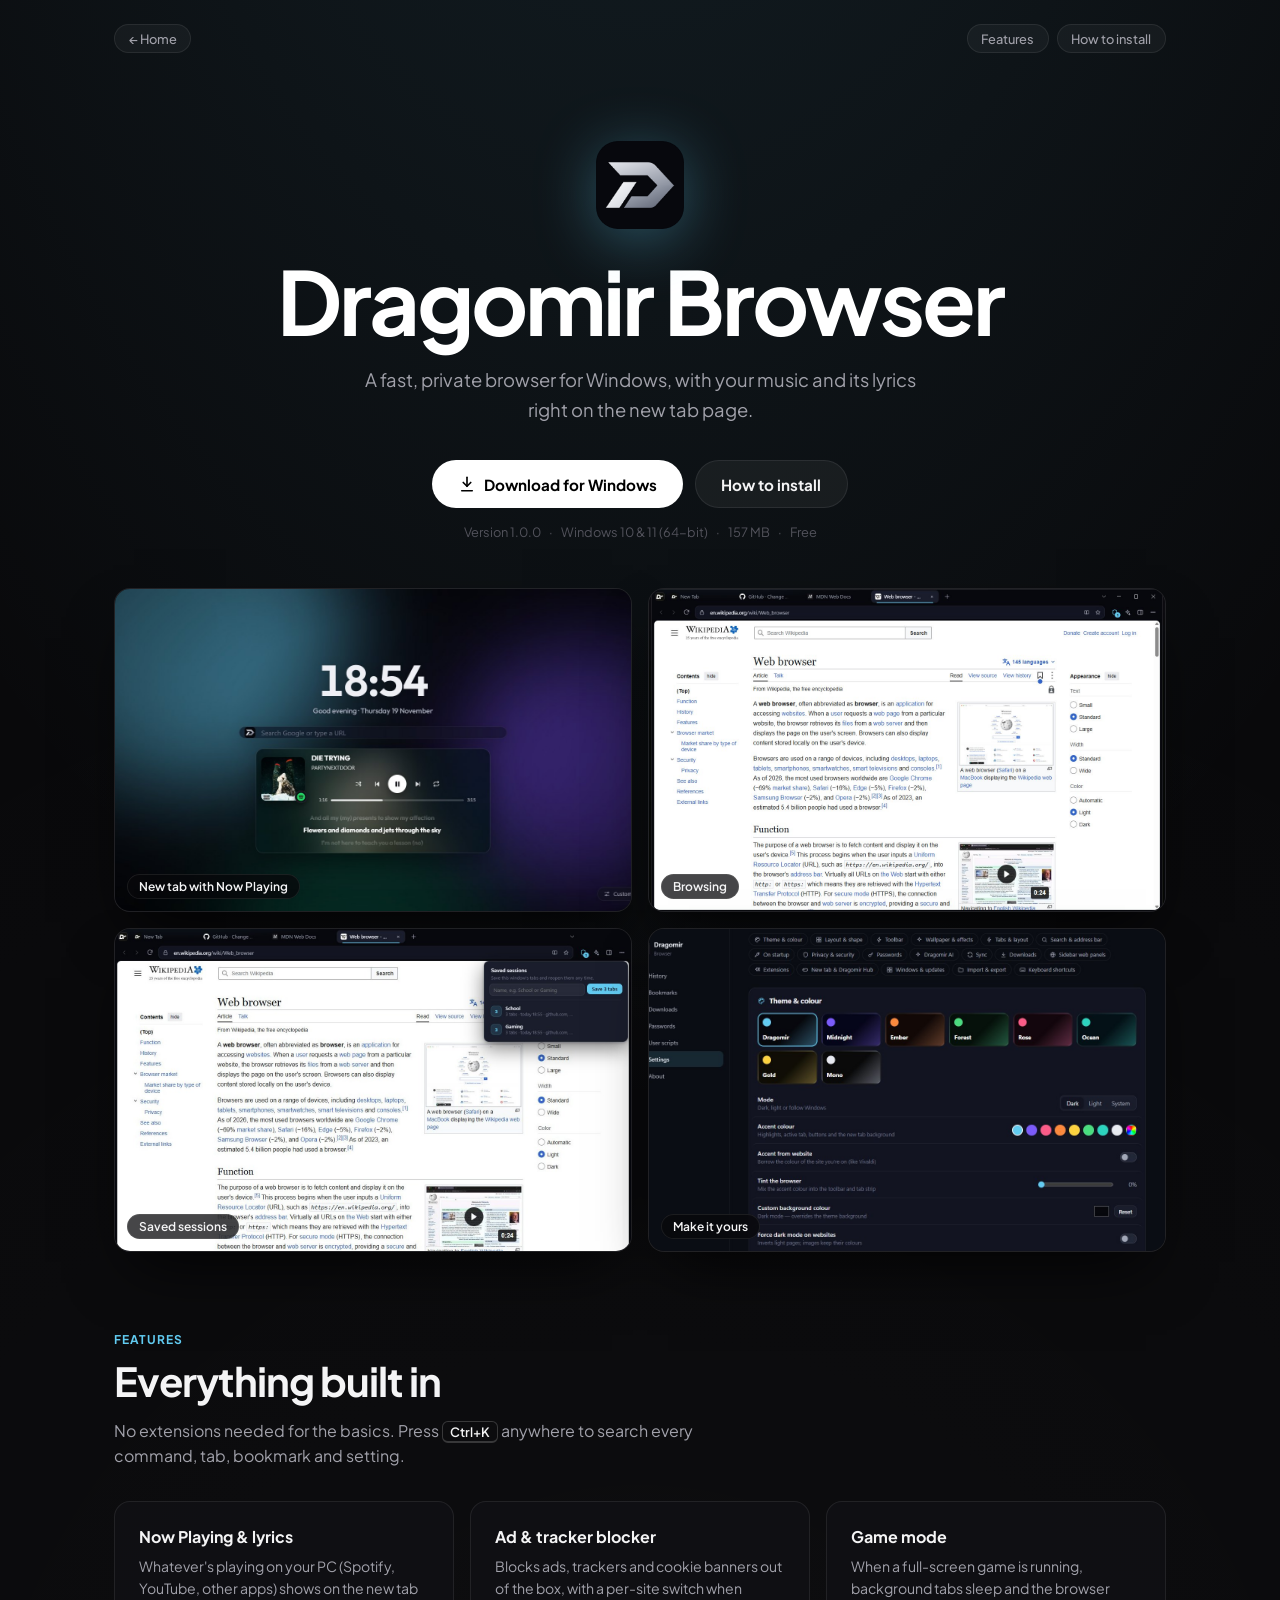
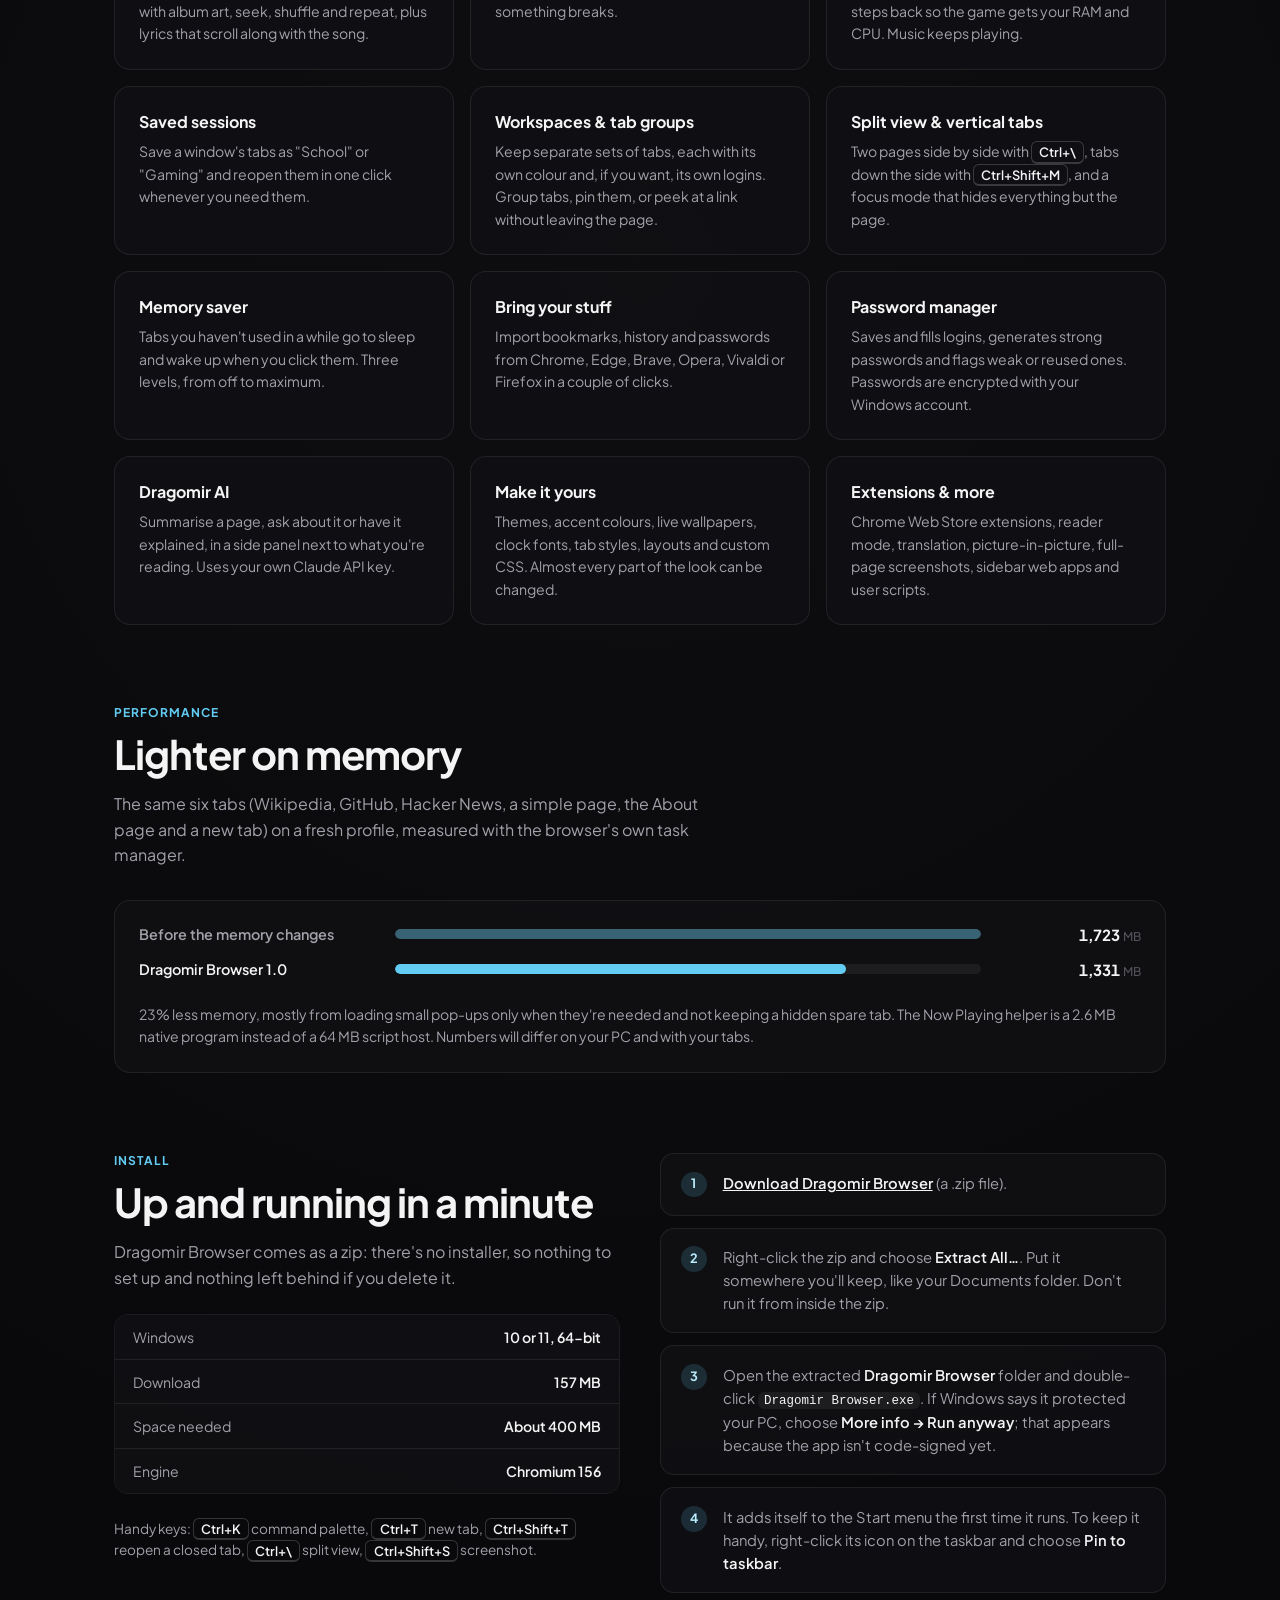
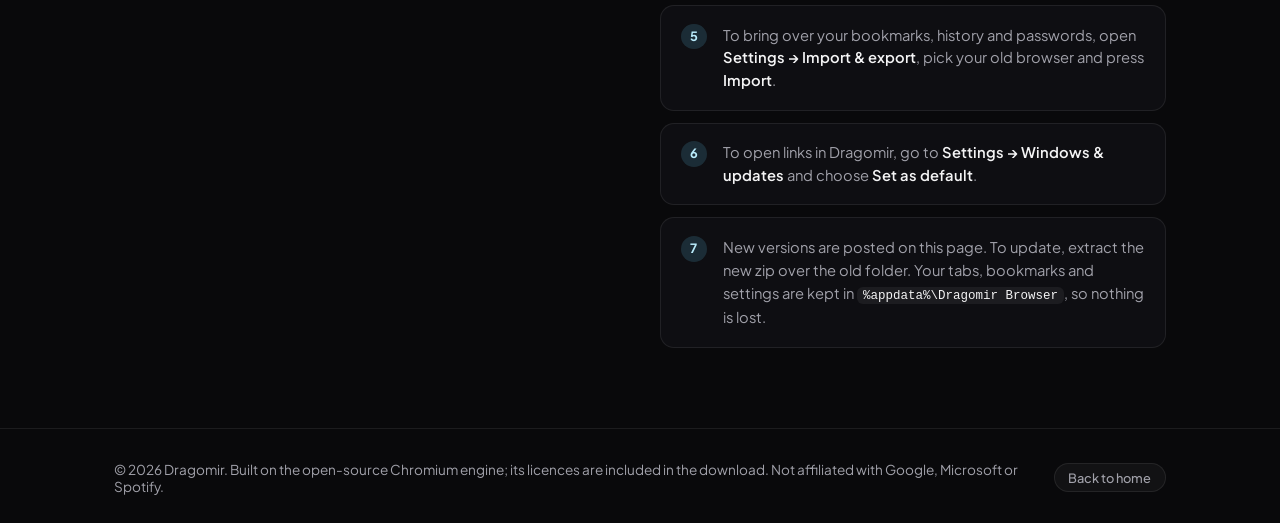
==== browser/index.html @ b1ae7cc1 "Browser page: Dragomir Browser 1.0.0 download, features and install guide Adds /browser with screens" ====
<!DOCTYPE html>
<html lang="en">
<head>
  <meta charset="UTF-8">
  <meta name="viewport" content="width=device-width, initial-scale=1.0">
  <title>Dragomir Browser</title>
  <meta name="description" content="A fast, private web browser for Windows, with Spotify and lyrics on your new tab, a built-in ad blocker and game mode.">
  <link rel="icon" href="/favicon.ico">
  <link rel="preconnect" href="https://fonts.googleapis.com">
  <link rel="preconnect" href="https://fonts.gstatic.com" crossorigin>
  <link href="https://fonts.googleapis.com/css2?family=Plus+Jakarta+Sans:wght@400;500;600;700;800&display=swap" rel="stylesheet">
  <style>
    *, *::before, *::after {
      margin: 0;
      padding: 0;
      box-sizing: border-box;
    }

    :root {
      --bg: #09090b;
      --card-bg: rgba(18, 18, 22, 0.7);
      --border: rgba(255, 255, 255, 0.08);
      --border-hover: rgba(255, 255, 255, 0.18);
      --text-main: #f4f4f5;
      --text-muted: #a1a1aa;
      --text-subtle: #52525b;
      --accent: #62ccf2;
      --accent-rgb: 98, 204, 242;
    }

    html {
      scroll-behavior: smooth;
    }

    body {
      min-height: 100vh;
      background-color: var(--bg);
      background-image:
        radial-gradient(ellipse 80% 50% at 50% -20%, rgba(var(--accent-rgb), 0.13), transparent),
        radial-gradient(circle at 50% 50%, rgba(255, 255, 255, 0.02), transparent 70%);
      background-repeat: no-repeat;
      color: var(--text-main);
      font-family: 'Plus Jakarta Sans', system-ui, -apple-system, sans-serif;
      overflow-x: hidden;
      -webkit-font-smoothing: antialiased;
    }

    a { color: inherit; }

    .wrap {
      width: 100%;
      max-width: 1100px;
      margin: 0 auto;
      padding: 0 1.5rem;
    }

    /* Top bar */
    .topbar {
      display: flex;
      justify-content: space-between;
      align-items: center;
      padding: 1.5rem 0;
    }

    .topbar-links { display: inline-flex; flex-wrap: wrap; gap: 0.5rem; justify-content: flex-end; }

    .pill {
      display: inline-flex;
      align-items: center;
      gap: 0.4rem;
      padding: 0.35rem 0.85rem;
      border-radius: 9999px;
      background: rgba(255, 255, 255, 0.04);
      border: 1px solid var(--border);
      color: var(--text-muted);
      text-decoration: none;
      font-size: 0.8rem;
      font-weight: 500;
      white-space: nowrap;
      flex-shrink: 0;
      transition: all 0.2s cubic-bezier(0.16, 1, 0.3, 1);
    }

    .pill:hover {
      background: rgba(255, 255, 255, 0.09);
      border-color: var(--border-hover);
      color: var(--text-main);
      transform: translateY(-1px);
    }

    /* Hero */
    .hero {
      text-align: center;
      padding: 4rem 0 3rem;
      animation: fadeIn 0.5s ease;
    }

    .hero-logo {
      width: 88px;
      height: 88px;
      border-radius: 22px;
      margin-bottom: 1.5rem;
      filter: drop-shadow(0 10px 30px rgba(var(--accent-rgb), 0.35));
    }

    h1 {
      font-size: clamp(2.75rem, 8vw, 5.5rem);
      font-weight: 700;
      letter-spacing: -0.035em;
      line-height: 1;
      color: #ffffff;
    }

    .tagline {
      margin: 1.25rem auto 0;
      max-width: 36rem;
      font-size: clamp(1rem, 2.2vw, 1.15rem);
      line-height: 1.6;
      color: var(--text-muted);
    }

    .hero-actions {
      margin-top: 2.25rem;
      display: flex;
      flex-wrap: wrap;
      gap: 0.75rem;
      justify-content: center;
    }

    .btn {
      display: inline-flex;
      align-items: center;
      justify-content: center;
      gap: 0.55rem;
      padding: 0.85rem 1.6rem;
      border-radius: 9999px;
      font-family: inherit;
      font-size: 0.95rem;
      font-weight: 700;
      text-decoration: none;
      transition: all 0.2s ease;
    }

    .btn-primary {
      background: #ffffff;
      color: #000000;
    }

    .btn-primary:hover {
      background: #e4e4e7;
      transform: translateY(-1px);
      box-shadow: 0 6px 24px rgba(255, 255, 255, 0.15);
    }

    .btn-secondary {
      background: rgba(255, 255, 255, 0.05);
      border: 1px solid var(--border);
      color: var(--text-main);
    }

    .btn-secondary:hover {
      background: rgba(255, 255, 255, 0.1);
      border-color: var(--border-hover);
    }

    .btn svg {
      width: 18px;
      height: 18px;
    }

    .meta {
      margin-top: 1rem;
      display: flex;
      flex-wrap: wrap;
      justify-content: center;
      row-gap: 0.25rem;
      font-size: 0.8rem;
      color: var(--text-subtle);
    }

    .meta span {
      white-space: nowrap;
    }

    .meta span + span::before {
      content: "·";
      margin: 0 0.5rem;
    }

    /* Screenshots */
    .shots {
      display: grid;
      grid-template-columns: 1fr 1fr;
      gap: 1rem;
      margin-bottom: 5rem;
    }

    .shots figure {
      position: relative;
      aspect-ratio: 16 / 10;
      border-radius: 16px;
      overflow: hidden;
      border: 1px solid var(--border);
      background: var(--card-bg);
      box-shadow: 0 30px 60px -20px rgba(0, 0, 0, 0.8);
    }

    .shots img {
      display: block;
      width: 100%;
      height: 100%;
      object-fit: cover;
      object-position: top center;
    }

    .shots figcaption {
      position: absolute;
      left: 0.75rem;
      bottom: 0.75rem;
      padding: 0.25rem 0.7rem;
      border-radius: 9999px;
      background: rgba(9, 9, 11, 0.75);
      backdrop-filter: blur(12px);
      -webkit-backdrop-filter: blur(12px);
      border: 1px solid var(--border);
      font-size: 0.75rem;
      font-weight: 600;
      color: var(--text-main);
    }

    /* Sections */
    section {
      margin-bottom: 5rem;
    }

    .eyebrow {
      font-size: 0.75rem;
      font-weight: 700;
      text-transform: uppercase;
      letter-spacing: 0.08em;
      color: var(--accent);
    }

    h2 {
      margin-top: 0.5rem;
      font-size: clamp(1.75rem, 4vw, 2.5rem);
      font-weight: 700;
      letter-spacing: -0.025em;
    }

    .section-lead {
      margin-top: 0.75rem;
      max-width: 38rem;
      color: var(--text-muted);
      line-height: 1.6;
    }

    .features {
      margin-top: 2rem;
      display: grid;
      grid-template-columns: repeat(3, 1fr);
      gap: 1rem;
    }

    .card {
      padding: 1.5rem;
      border-radius: 16px;
      background: var(--card-bg);
      border: 1px solid var(--border);
      transition: border-color 0.2s ease, transform 0.2s ease;
    }

    .card:hover {
      border-color: var(--border-hover);
      transform: translateY(-2px);
    }

    .card h3 {
      font-size: 1rem;
      font-weight: 700;
    }

    .card p {
      margin-top: 0.5rem;
      font-size: 0.88rem;
      line-height: 1.6;
      color: var(--text-muted);
    }

    /* Performance */
    .perf { margin-top: 2rem; display: flex; flex-direction: column; gap: 1rem; }
    .perf:hover { transform: none; }
    .perf-row { display: grid; grid-template-columns: 15rem 1fr 9rem; align-items: center; gap: 1rem; }
    .perf-label { font-size: 0.9rem; font-weight: 600; color: var(--text-muted); }
    .perf-row.best .perf-label { color: var(--text-main); }
    .perf-bar { height: 10px; border-radius: 9999px; background: rgba(255, 255, 255, 0.06); overflow: hidden; }
    .perf-bar span { display: block; height: 100%; border-radius: 9999px; background: rgba(var(--accent-rgb), 0.4); }
    .perf-row.best .perf-bar span { background: var(--accent); }
    .perf-num { font-size: 0.95rem; font-weight: 700; text-align: right; font-variant-numeric: tabular-nums; }
    .perf-num small { font-weight: 500; color: var(--text-subtle); font-size: 0.75rem; }
    .perf-note { margin-top: 0.5rem; font-size: 0.82rem; line-height: 1.6; color: var(--text-subtle); }

    /* Install */
    .install {
      display: grid;
      grid-template-columns: 1fr 1fr;
      gap: 2.5rem;
      align-items: start;
    }

    .steps {
      list-style: none;
      counter-reset: step;
      display: flex;
      flex-direction: column;
      gap: 0.75rem;
    }

    .steps li {
      counter-increment: step;
      display: flex;
      gap: 1rem;
      padding: 1.1rem 1.25rem;
      border-radius: 14px;
      background: var(--card-bg);
      border: 1px solid var(--border);
      font-size: 0.92rem;
      line-height: 1.55;
      color: var(--text-muted);
    }

    .steps li::before {
      content: counter(step);
      flex-shrink: 0;
      width: 1.6rem;
      height: 1.6rem;
      border-radius: 9999px;
      background: rgba(var(--accent-rgb), 0.16);
      color: #b9ebfb;
      display: inline-flex;
      align-items: center;
      justify-content: center;
      font-size: 0.8rem;
      font-weight: 700;
    }

    .steps strong {
      color: var(--text-main);
      font-weight: 600;
    }

    .steps a {
      color: var(--text-main);
    }

    code {
      font-family: ui-monospace, SFMono-Regular, Consolas, monospace;
      font-size: 0.85em;
      padding: 0.1rem 0.4rem;
      border-radius: 6px;
      background: rgba(255, 255, 255, 0.06);
      color: var(--text-main);
      word-break: break-all;
    }

    .reqs {
      margin-top: 1.5rem;
      display: flex;
      flex-direction: column;
      border-radius: 14px;
      border: 1px solid var(--border);
      overflow: hidden;
    }

    .reqs div {
      display: flex;
      justify-content: space-between;
      gap: 1rem;
      padding: 0.8rem 1.1rem;
      font-size: 0.88rem;
      background: var(--card-bg);
    }

    .reqs div + div {
      border-top: 1px solid var(--border);
    }

    .reqs dt {
      color: var(--text-muted);
    }

    .reqs dd {
      font-weight: 600;
      text-align: right;
    }

    .keys {
      margin-top: 1.5rem;
      font-size: 0.85rem;
      color: var(--text-muted);
      line-height: 1.6;
    }

    kbd {
      font-family: inherit;
      font-size: 0.8rem;
      font-weight: 600;
      padding: 0.1rem 0.45rem;
      border-radius: 6px;
      border: 1px solid var(--border-hover);
      border-bottom-width: 2px;
      color: var(--text-main);
      white-space: nowrap;
    }

    /* Footer */
    footer {
      border-top: 1px solid var(--border);
    }

    footer .wrap {
      display: flex;
      justify-content: space-between;
      align-items: center;
      gap: 1rem;
      padding-top: 2rem;
      padding-bottom: 2rem;
      font-size: 0.85rem;
      color: var(--text-muted);
    }

    @keyframes fadeIn {
      0% { opacity: 0; transform: translateY(8px); }
      100% { opacity: 1; transform: translateY(0); }
    }

    @media (max-width: 860px) {
      .features {
        grid-template-columns: repeat(2, 1fr);
      }
      .install {
        grid-template-columns: 1fr;
      }
    }

    @media (max-width: 640px) {
      .hero {
        padding: 2.5rem 0 2.5rem;
      }
      .shots {
        grid-template-columns: 1fr;
      }
      .features {
        grid-template-columns: 1fr;
      }
      .btn {
        width: 100%;
      }
      .perf-row { grid-template-columns: 1fr; gap: 0.4rem; }
      .perf-num { text-align: left; }
      footer .wrap {
        flex-direction: column;
        text-align: center;
      }
    }
  </style>
</head>
<body>

  <div class="wrap">
    <nav class="topbar">
      <a href="/" class="pill">&larr; Home</a>
      <span class="topbar-links">
        <a href="#features" class="pill">Features</a>
        <a href="#install" class="pill">How to install</a>
      </span>
    </nav>

    <header class="hero">
      <img src="/browser/img/logo.png" alt="Dragomir Browser logo" class="hero-logo" width="88" height="88">
      <h1>Dragomir Browser</h1>
      <p class="tagline">A fast, private browser for Windows, with your music and its lyrics right on the new tab page.</p>

      <div class="hero-actions">
        <a href="https://github.com/DragomirFr/Dragomir/releases/download/browser-v1.0.0/Dragomir-Browser-1.0.0-win-x64.zip" class="btn btn-primary">
          <svg viewBox="0 0 24 24" fill="none" stroke="currentColor" stroke-width="2.2" stroke-linecap="round" stroke-linejoin="round"><path d="M12 3v12"/><path d="m7 10 5 5 5-5"/><path d="M5 21h14"/></svg>
          Download for Windows
        </a>
        <a href="#install" class="btn btn-secondary">How to install</a>
      </div>
      <p class="meta"><span>Version 1.0.0</span><span>Windows 10 &amp; 11 (64-bit)</span><span>157 MB</span><span>Free</span></p>
    </header>

    <div class="shots">
      <figure>
        <img src="/browser/img/newtab.jpg" alt="New tab page with the clock, search box and a Spotify player showing synced lyrics" width="1348" height="770" loading="lazy">
        <figcaption>New tab with Now Playing</figcaption>
      </figure>
      <figure>
        <img src="/browser/img/browsing.jpg" alt="Dragomir Browser showing a Wikipedia article with tabs and the address bar" width="1376" height="868" loading="lazy">
        <figcaption>Browsing</figcaption>
      </figure>
      <figure>
        <img src="/browser/img/sessions.jpg" alt="Saved sessions menu listing School and Gaming sessions" width="1360" height="860" loading="lazy">
        <figcaption>Saved sessions</figcaption>
      </figure>
      <figure>
        <img src="/browser/img/settings.jpg" alt="Appearance settings with theme presets and accent colours" width="1348" height="770" loading="lazy">
        <figcaption>Make it yours</figcaption>
      </figure>
    </div>

    <section id="features">
      <p class="eyebrow">Features</p>
      <h2>Everything built in</h2>
      <p class="section-lead">No extensions needed for the basics. Press <kbd>Ctrl+K</kbd> anywhere to search every command, tab, bookmark and setting.</p>

      <div class="features">
        <div class="card">
          <h3>Now Playing &amp; lyrics</h3>
          <p>Whatever's playing on your PC (Spotify, YouTube, other apps) shows on the new tab with album art, seek, shuffle and repeat, plus lyrics that scroll along with the song.</p>
        </div>
        <div class="card">
          <h3>Ad &amp; tracker blocker</h3>
          <p>Blocks ads, trackers and cookie banners out of the box, with a per-site switch when something breaks.</p>
        </div>
        <div class="card">
          <h3>Game mode</h3>
          <p>When a full-screen game is running, background tabs sleep and the browser steps back so the game gets your RAM and CPU. Music keeps playing.</p>
        </div>
        <div class="card">
          <h3>Saved sessions</h3>
          <p>Save a window's tabs as "School" or "Gaming" and reopen them in one click whenever you need them.</p>
        </div>
        <div class="card">
          <h3>Workspaces &amp; tab groups</h3>
          <p>Keep separate sets of tabs, each with its own colour and, if you want, its own logins. Group tabs, pin them, or peek at a link without leaving the page.</p>
        </div>
        <div class="card">
          <h3>Split view &amp; vertical tabs</h3>
          <p>Two pages side by side with <kbd>Ctrl+\</kbd>, tabs down the side with <kbd>Ctrl+Shift+M</kbd>, and a focus mode that hides everything but the page.</p>
        </div>
        <div class="card">
          <h3>Memory saver</h3>
          <p>Tabs you haven't used in a while go to sleep and wake up when you click them. Three levels, from off to maximum.</p>
        </div>
        <div class="card">
          <h3>Bring your stuff</h3>
          <p>Import bookmarks, history and passwords from Chrome, Edge, Brave, Opera, Vivaldi or Firefox in a couple of clicks.</p>
        </div>
        <div class="card">
          <h3>Password manager</h3>
          <p>Saves and fills logins, generates strong passwords and flags weak or reused ones. Passwords are encrypted with your Windows account.</p>
        </div>
        <div class="card">
          <h3>Dragomir AI</h3>
          <p>Summarise a page, ask about it or have it explained, in a side panel next to what you're reading. Uses your own Claude API key.</p>
        </div>
        <div class="card">
          <h3>Make it yours</h3>
          <p>Themes, accent colours, live wallpapers, clock fonts, tab styles, layouts and custom CSS. Almost every part of the look can be changed.</p>
        </div>
        <div class="card">
          <h3>Extensions &amp; more</h3>
          <p>Chrome Web Store extensions, reader mode, translation, picture-in-picture, full-page screenshots, sidebar web apps and user scripts.</p>
        </div>
      </div>
    </section>

    <section id="performance">
      <p class="eyebrow">Performance</p>
      <h2>Lighter on memory</h2>
      <p class="section-lead">The same six tabs (Wikipedia, GitHub, Hacker News, a simple page, the About page and a new tab) on a fresh profile, measured with the browser's own task manager.</p>

      <div class="perf card">
        <div class="perf-row">
          <span class="perf-label">Before the memory changes</span>
          <span class="perf-bar"><span style="width: 100%"></span></span>
          <span class="perf-num">1,723 <small>MB</small></span>
        </div>
        <div class="perf-row best">
          <span class="perf-label">Dragomir Browser 1.0</span>
          <span class="perf-bar"><span style="width: 77%"></span></span>
          <span class="perf-num">1,331 <small>MB</small></span>
        </div>
        <p class="perf-note">23% less memory, mostly from loading small pop-ups only when they're needed and not keeping a hidden spare tab. The Now Playing helper is a 2.6 MB native program instead of a 64 MB script host. Numbers will differ on your PC and with your tabs.</p>
      </div>
    </section>

    <section id="install" class="install">
      <div>
        <p class="eyebrow">Install</p>
        <h2>Up and running in a minute</h2>
        <p class="section-lead">Dragomir Browser comes as a zip: there's no installer, so nothing to set up and nothing left behind if you delete it.</p>

        <dl class="reqs">
          <div><dt>Windows</dt><dd>10 or 11, 64-bit</dd></div>
          <div><dt>Download</dt><dd>157 MB</dd></div>
          <div><dt>Space needed</dt><dd>About 400 MB</dd></div>
          <div><dt>Engine</dt><dd>Chromium 156</dd></div>
        </dl>

        <p class="keys">Handy keys: <kbd>Ctrl+K</kbd> command palette, <kbd>Ctrl+T</kbd> new tab, <kbd>Ctrl+Shift+T</kbd> reopen a closed tab, <kbd>Ctrl+\</kbd> split view, <kbd>Ctrl+Shift+S</kbd> screenshot.</p>
      </div>

      <ol class="steps">
        <li><span><a href="https://github.com/DragomirFr/Dragomir/releases/download/browser-v1.0.0/Dragomir-Browser-1.0.0-win-x64.zip"><strong>Download Dragomir Browser</strong></a> (a .zip file).</span></li>
        <li><span>Right-click the zip and choose <strong>Extract All…</strong>. Put it somewhere you'll keep, like your Documents folder. Don't run it from inside the zip.</span></li>
        <li><span>Open the extracted <strong>Dragomir Browser</strong> folder and double-click <code>Dragomir Browser.exe</code>. If Windows says it protected your PC, choose <strong>More info → Run anyway</strong>; that appears because the app isn't code-signed yet.</span></li>
        <li><span>It adds itself to the Start menu the first time it runs. To keep it handy, right-click its icon on the taskbar and choose <strong>Pin to taskbar</strong>.</span></li>
        <li><span>To bring over your bookmarks, history and passwords, open <strong>Settings → Import &amp; export</strong>, pick your old browser and press <strong>Import</strong>.</span></li>
        <li><span>To open links in Dragomir, go to <strong>Settings → Windows &amp; updates</strong> and choose <strong>Set as default</strong>.</span></li>
        <li><span>New versions are posted on this page. To update, extract the new zip over the old folder. Your tabs, bookmarks and settings are kept in <code>%appdata%\Dragomir Browser</code>, so nothing is lost.</span></li>
      </ol>
    </section>
  </div>

  <footer>
    <div class="wrap">
      <span>&copy; 2026 Dragomir. Built on the open-source Chromium engine; its licences are included in the download. Not affiliated with Google, Microsoft or Spotify.</span>
      <a href="/" class="pill">Back to home</a>
    </div>
  </footer>

</body>
</html>
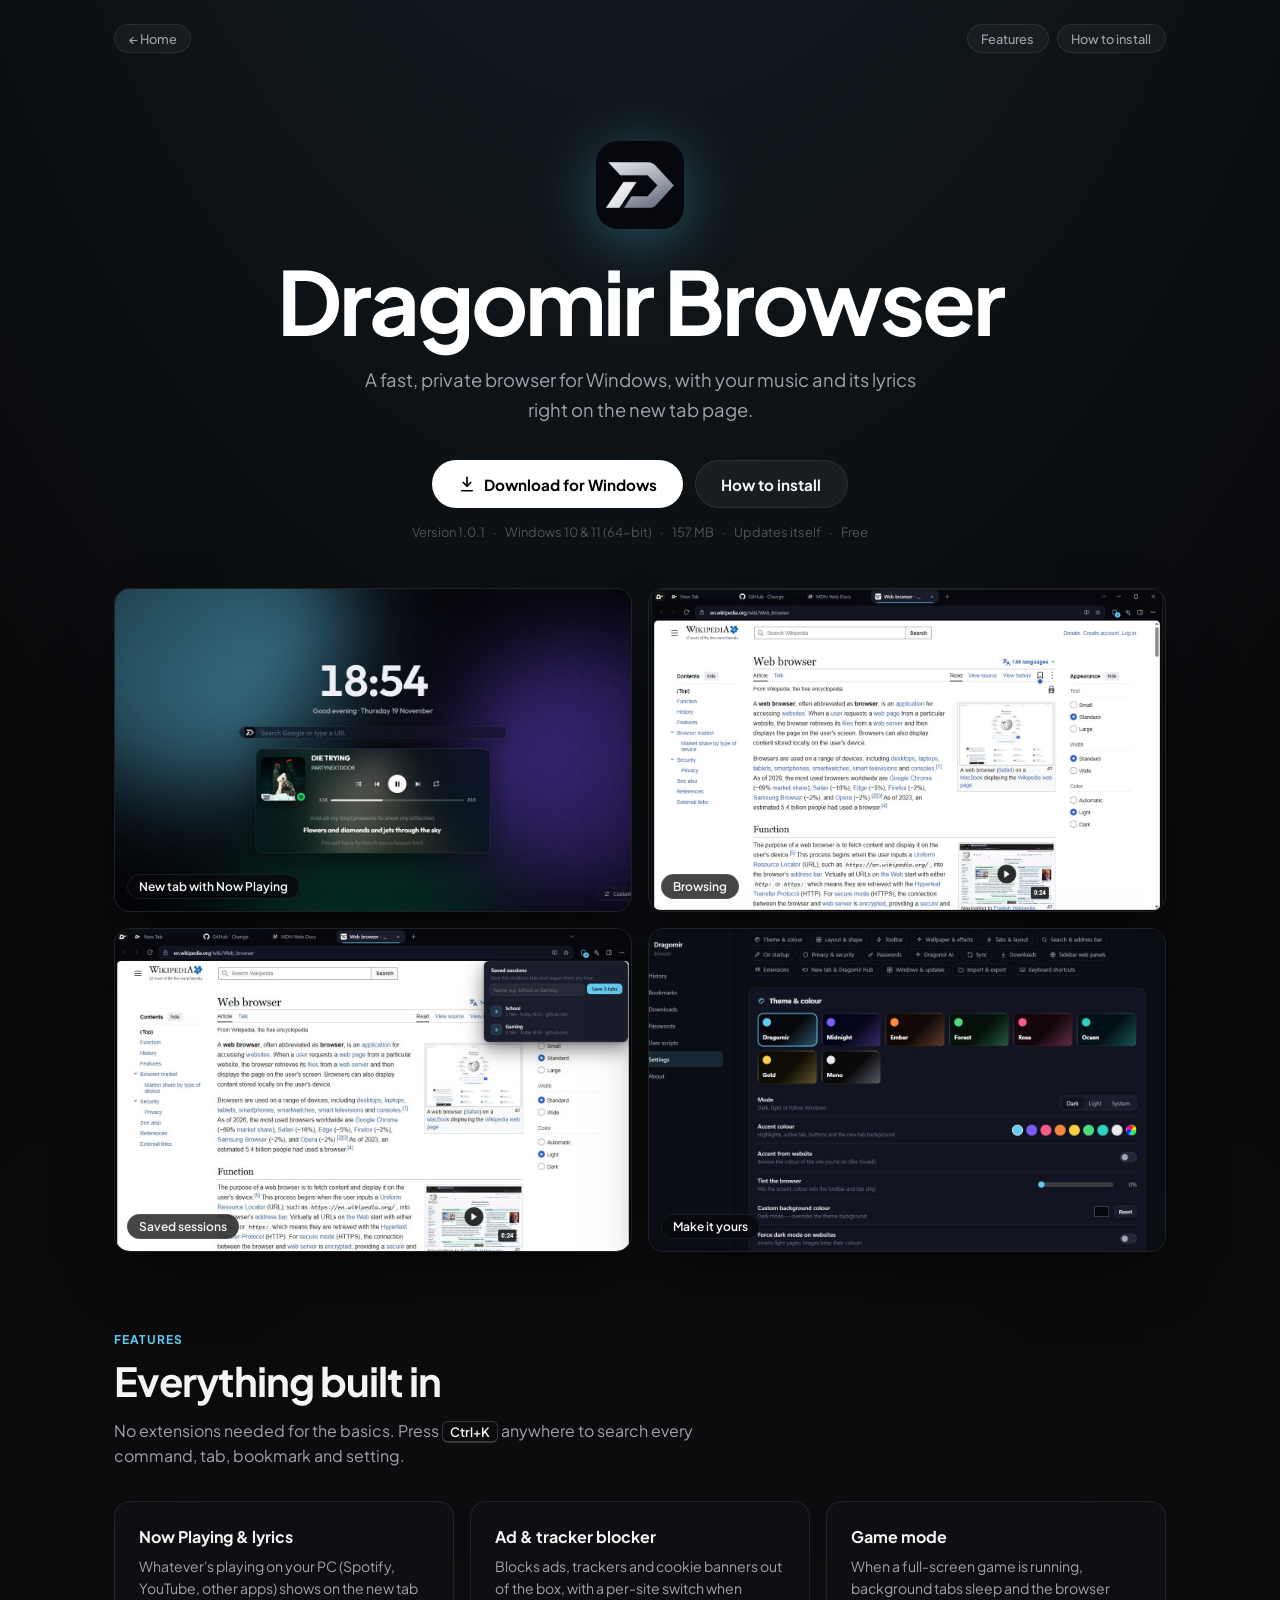
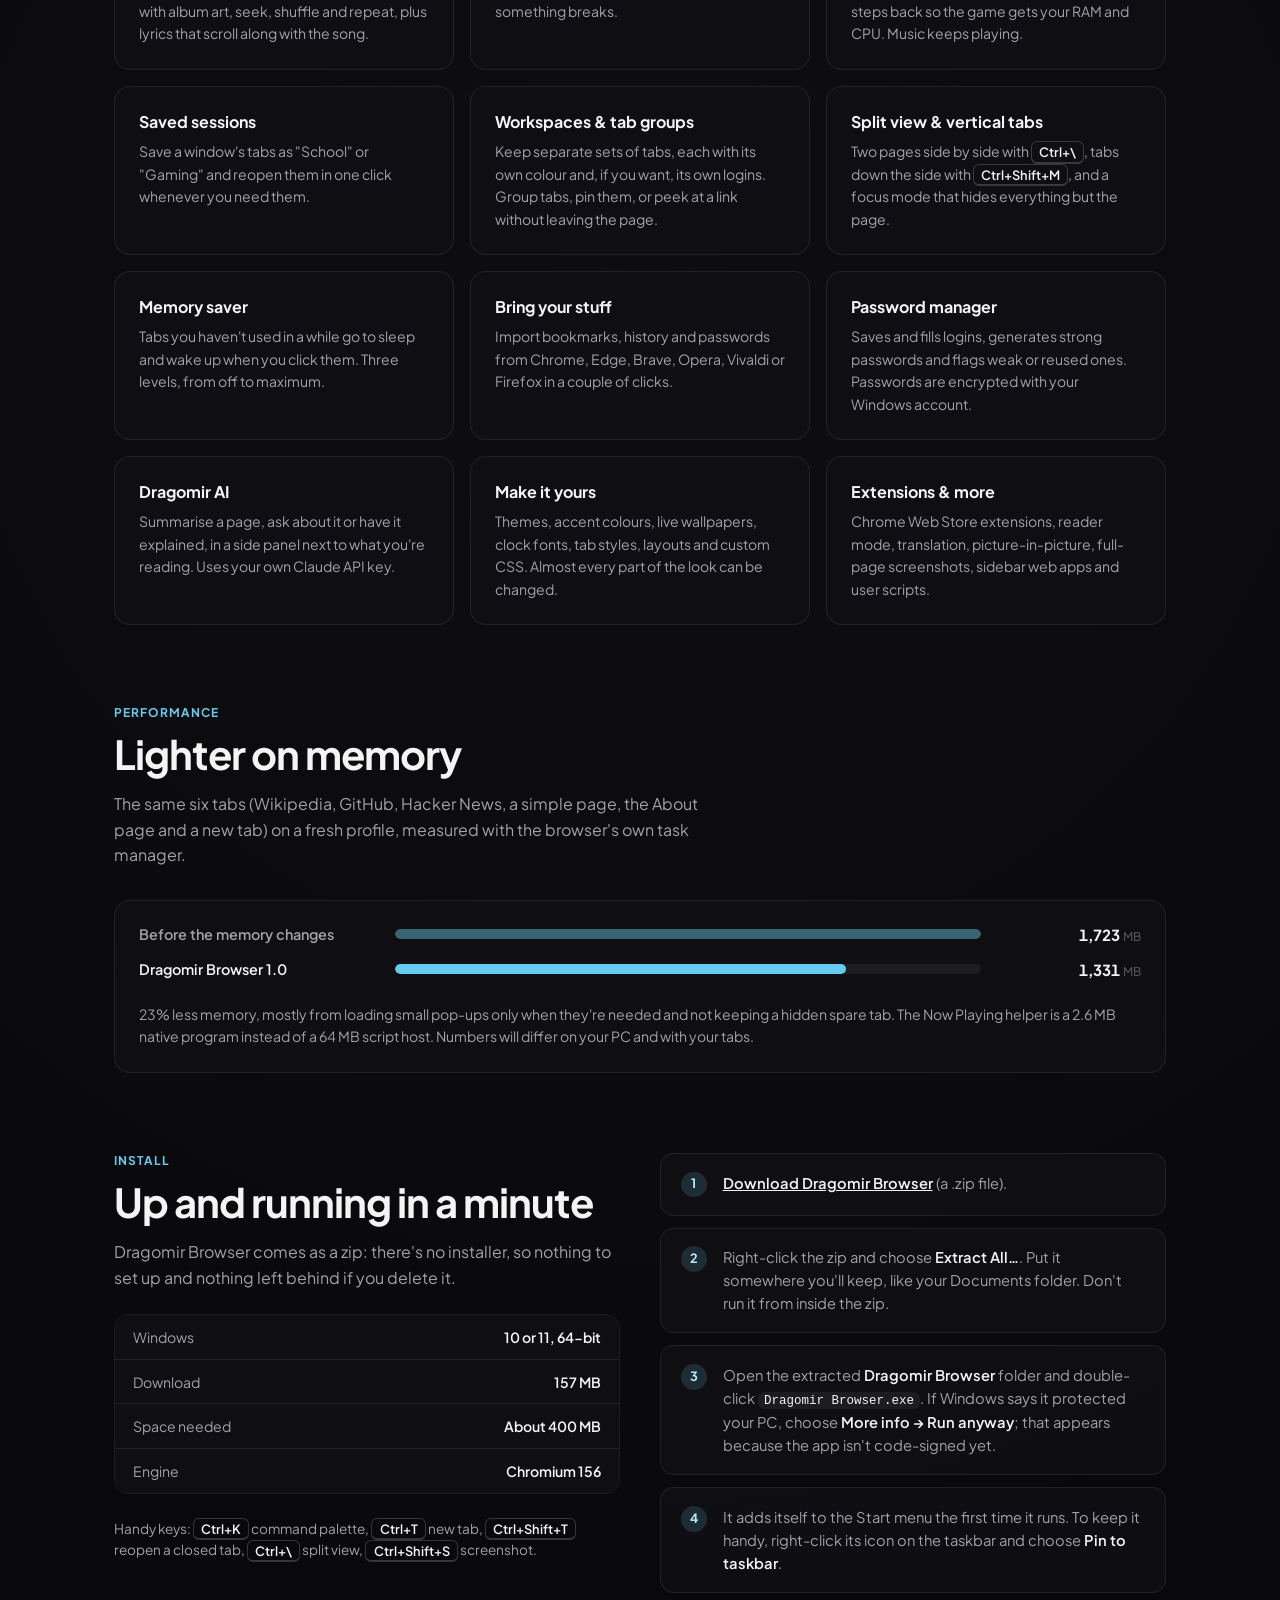
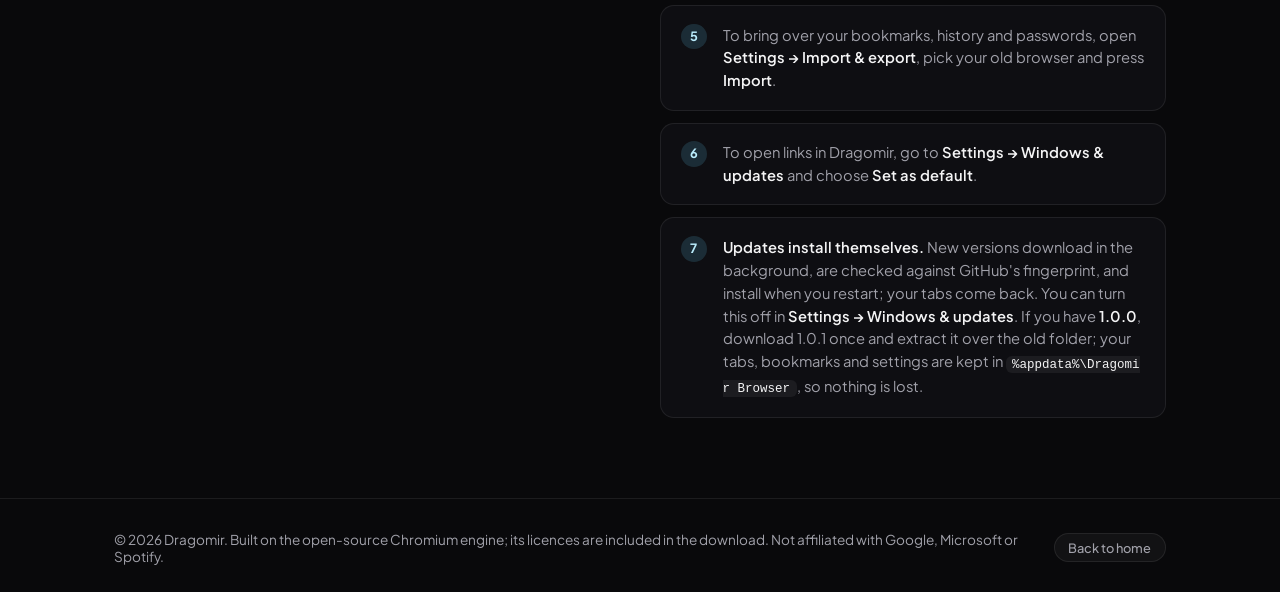
==== commit 1f022950: "Browser page: 1.0.1 download, automatic updates Co-Authored-By: Claude Opus 5.5 <noreply@anthropic.c" ====
--- a/browser/index.html
+++ b/browser/index.html
@@ -482,13 +482,13 @@
       <p class="tagline">A fast, private browser for Windows, with your music and its lyrics right on the new tab page.</p>
 
       <div class="hero-actions">
-        <a href="https://github.com/DragomirFr/Dragomir/releases/download/browser-v1.0.0/Dragomir-Browser-1.0.0-win-x64.zip" class="btn btn-primary">
+        <a href="https://github.com/DragomirFr/Dragomir/releases/download/browser-v1.0.1/Dragomir-Browser-1.0.1-win-x64.zip" class="btn btn-primary">
           <svg viewBox="0 0 24 24" fill="none" stroke="currentColor" stroke-width="2.2" stroke-linecap="round" stroke-linejoin="round"><path d="M12 3v12"/><path d="m7 10 5 5 5-5"/><path d="M5 21h14"/></svg>
           Download for Windows
         </a>
         <a href="#install" class="btn btn-secondary">How to install</a>
       </div>
-      <p class="meta"><span>Version 1.0.0</span><span>Windows 10 &amp; 11 (64-bit)</span><span>157 MB</span><span>Free</span></p>
+      <p class="meta"><span>Version 1.0.1</span><span>Windows 10 &amp; 11 (64-bit)</span><span>157 MB</span><span>Updates itself</span><span>Free</span></p>
     </header>
 
     <div class="shots">
@@ -604,13 +604,13 @@
       </div>
 
       <ol class="steps">
-        <li><span><a href="https://github.com/DragomirFr/Dragomir/releases/download/browser-v1.0.0/Dragomir-Browser-1.0.0-win-x64.zip"><strong>Download Dragomir Browser</strong></a> (a .zip file).</span></li>
+        <li><span><a href="https://github.com/DragomirFr/Dragomir/releases/download/browser-v1.0.1/Dragomir-Browser-1.0.1-win-x64.zip"><strong>Download Dragomir Browser</strong></a> (a .zip file).</span></li>
         <li><span>Right-click the zip and choose <strong>Extract All…</strong>. Put it somewhere you'll keep, like your Documents folder. Don't run it from inside the zip.</span></li>
         <li><span>Open the extracted <strong>Dragomir Browser</strong> folder and double-click <code>Dragomir Browser.exe</code>. If Windows says it protected your PC, choose <strong>More info → Run anyway</strong>; that appears because the app isn't code-signed yet.</span></li>
         <li><span>It adds itself to the Start menu the first time it runs. To keep it handy, right-click its icon on the taskbar and choose <strong>Pin to taskbar</strong>.</span></li>
         <li><span>To bring over your bookmarks, history and passwords, open <strong>Settings → Import &amp; export</strong>, pick your old browser and press <strong>Import</strong>.</span></li>
         <li><span>To open links in Dragomir, go to <strong>Settings → Windows &amp; updates</strong> and choose <strong>Set as default</strong>.</span></li>
-        <li><span>New versions are posted on this page. To update, extract the new zip over the old folder. Your tabs, bookmarks and settings are kept in <code>%appdata%\Dragomir Browser</code>, so nothing is lost.</span></li>
+        <li><span><strong>Updates install themselves.</strong> New versions download in the background, are checked against GitHub's fingerprint, and install when you restart; your tabs come back. You can turn this off in <strong>Settings → Windows &amp; updates</strong>. If you have <strong>1.0.0</strong>, download 1.0.1 once and extract it over the old folder; your tabs, bookmarks and settings are kept in <code>%appdata%\Dragomir Browser</code>, so nothing is lost.</span></li>
       </ol>
     </section>
   </div>
